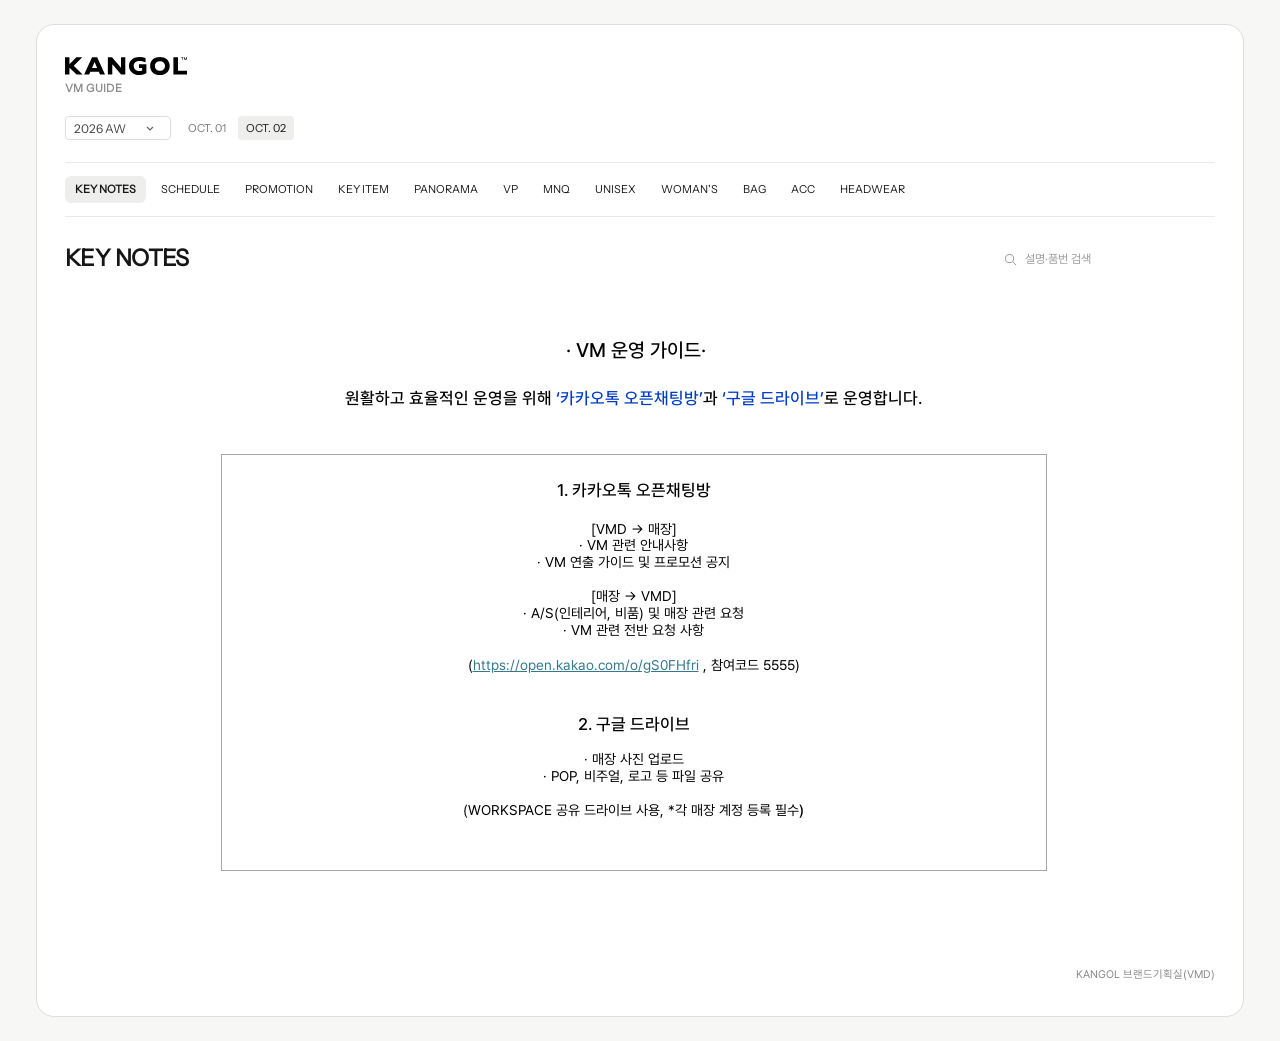
==== index.html @ 4416138c "Publish final OCT. 01 and OCT. 02 VM guides" ====
<!doctype html>
<html lang="ko">
<head>
 <meta charset="utf-8"><meta name="viewport" content="width=device-width, initial-scale=1"><meta name="color-scheme" content="light">
 <meta name="description" content="KANGOL 2026 AW VM GUIDE · 10월 1차"><title>KANGOL — VM GUIDE · 10월 1차</title>
 <link rel="icon" href="./assets/kangol-logo.svg" type="image/svg+xml"><link rel="stylesheet" href="./styles.css"><link rel="stylesheet" href="./revision-2.css"><link rel="stylesheet" href="./revision-final.css"><link rel="stylesheet" href="./revision-additional.css"><link rel="stylesheet" href="./revision-header-calendar-pop.css">
 <script src="./data/config.js" defer></script><script src="./data/catalog.js" defer></script><script src="./boot.js" defer></script>
</head>
<body>
 <a class="skip-link" href="#guide">가이드 본문으로 이동</a>
 <div class="site-shell">
  <header class="site-header" id="site-header">
   <div class="brand-row"><div class="brand-area"><a class="brand" href="?category=key-notes" aria-label="KANGOL VM GUIDE 처음으로"><img src="./assets/kangol-logo.svg" width="130" height="22" alt="KANGOL"><span>VM GUIDE</span></a></div></div>
   <div class="header-selections"><label class="season-control"><span class="visually-hidden">시즌 선택</span><select id="season-select" aria-label="시즌 선택"></select></label><nav id="edition-tabs" class="edition-tabs" aria-label="차수 선택"></nav></div>
   <nav class="category-nav" aria-label="가이드 카테고리"><div id="category-links" class="category-links"></div></nav>
  </header>
  <div class="guide-tools"><h1 id="category-title">KEY NOTES</h1><label class="search-box"><svg viewBox="0 0 24 24" aria-hidden="true"><circle cx="10.5" cy="10.5" r="6.5"/><path d="m16 16 5 5"/></svg><input id="search" type="search" placeholder="설명·품번 검색" autocomplete="off" aria-label="현재 카테고리 설명과 품번 검색"></label></div>
  <main id="guide" tabindex="-1"><p class="loading-message">가이드를 불러오고 있습니다.</p></main>
  <p id="empty-state" class="empty-state" hidden>검색 결과가 없습니다.</p>
  <footer class="site-footer"><span>KANGOL 브랜드기획실(VMD)</span></footer>
 </div>
 <dialog id="image-dialog" class="image-dialog" aria-labelledby="dialog-title"><div class="dialog-shell">
  <header class="dialog-header"><div><p class="dialog-eyebrow">KANGOL VM GUIDE</p><h2 id="dialog-title"></h2><p id="dialog-product-code" class="product-code"></p></div><button type="button" class="icon-button" id="dialog-close" aria-label="확대 보기 닫기">×</button></header>
  <div class="image-stage" id="image-stage"><div class="zoom-image-wrap"><img id="dialog-image" alt="" draggable="false"></div></div>
  <footer class="dialog-toolbar"><div class="image-navigation"><button id="image-prev" type="button" aria-label="이전 사진">←</button><span id="image-counter"></span><button id="image-next" type="button" aria-label="다음 사진">→</button></div><div class="zoom-controls"><button id="zoom-out" type="button" aria-label="사진 축소">−</button><button id="zoom-reset" type="button">화면 맞춤</button><button id="zoom-in" type="button" aria-label="사진 확대">+</button></div></footer>
 </div></dialog>
 <noscript><p class="noscript">카테고리 전환과 사진 확대를 사용하려면 JavaScript를 켜 주세요.</p></noscript>
</body>
</html>
---- styles.css ----
@font-face{font-family:Kangol;src:url('./assets/fonts/KangolSans-Regular.otf') format('opentype');font-display:swap}
@font-face{font-family:Instrument;src:url('./assets/fonts/InstrumentSans-Regular.ttf') format('truetype');font-display:swap}
@font-face{font-family:Pretendard;src:url('./assets/fonts/Pretendard-Regular.otf') format('opentype');font-weight:400;font-display:swap}
@font-face{font-family:Pretendard;src:url('./assets/fonts/Pretendard-Medium.otf') format('opentype');font-weight:500 700;font-display:swap}
:root{--ink:#161616;--muted:#777;--line:#e9e9e7;--paper:#fff;--canvas:#f7f7f5;--brand:#003cc8;--header-height:150px;--radius:15px}
*{box-sizing:border-box}html{scroll-behavior:auto;scroll-padding-top:calc(var(--header-height) + 24px)}body{margin:0;background:var(--canvas);color:var(--ink);font-family:Pretendard,Arial,sans-serif;font-size:15px;-webkit-font-smoothing:antialiased}button,input,a{-webkit-tap-highlight-color:transparent}button,input{font:inherit}button{cursor:pointer}a{color:inherit;text-decoration:none}button:focus-visible,a:focus-visible,input:focus-visible,summary:focus-visible{outline:2px solid var(--brand);outline-offset:4px}button{color:inherit}button:disabled{cursor:default;opacity:.3}[hidden]{display:none!important}.site-shell{max-width:1500px;margin:24px auto;background:var(--paper);border:1px solid #dededb;border-radius:18px;padding:0 28px}.site-header{position:sticky;top:0;z-index:20;background:rgba(255,255,255,.98);backdrop-filter:blur(12px);border-radius:18px 18px 0 0}.brand-row{display:flex;justify-content:space-between;align-items:center;min-height:103px;border-bottom:1px solid var(--line);padding:20px 0}.brand{display:inline-flex;align-items:flex-start;flex-direction:column;gap:6px}.brand img{display:block;width:122px;height:auto}.brand>span{font-family:Instrument,Pretendard,sans-serif;color:#8d8d8d;font-size:11px;font-weight:600;letter-spacing:.035em}.edition{text-align:right;color:#6e6e6e;font-family:Instrument,Pretendard,sans-serif;font-size:14px;display:flex;flex-direction:column;gap:6px}.edition-label{font-family:Pretendard,sans-serif;font-size:11px;color:#929292}.category-nav{border-bottom:1px solid var(--line);overflow-x:auto;scrollbar-width:none}.category-nav::-webkit-scrollbar{display:none}.category-links{display:flex;gap:5px;width:max-content;min-width:100%;padding:17px 0}.category-link{font-family:Instrument,Pretendard,sans-serif;font-size:11px;white-space:nowrap;line-height:1;padding:8px 10px;border-radius:6px;transition:none}.category-link:hover{background:#f5f5f3}.category-link[aria-current=true]{background:#eeeeec;font-weight:600}.guide-tools{display:flex;align-items:center;justify-content:space-between;gap:18px;padding:22px 0 6px}.view-switch{display:inline-flex;gap:3px;background:#f4f4f2;border-radius:7px;padding:3px}.view-switch button{border:0;background:none;padding:7px 12px;font-size:12px;color:#777;border-radius:5px}.view-switch button[aria-pressed=true]{background:white;color:#111;box-shadow:0 1px 3px #00000012}.tools-end{display:flex;align-items:center;gap:14px}.search-box{display:flex;align-items:center;gap:7px}.search-box svg{width:15px;height:15px;stroke:#929292;stroke-width:1.5;fill:none}.search-box input{width:190px;padding:8px 0;border:0;outline:none;font-size:12px;background:transparent;color:#333}.search-box input::placeholder{color:#9b9b9b}.result-count{color:#8d8d8d;font-family:Instrument,sans-serif;font-size:11px;white-space:nowrap}main{min-height:50vh}.guide-section{padding:37px 0 43px;border-bottom:1px solid var(--line);scroll-margin-top:calc(var(--header-height) + 16px)}.section-heading{display:flex;align-items:baseline;justify-content:space-between;gap:20px;margin-bottom:21px}.section-heading h1,.section-heading h2{font-family:Instrument,Pretendard,sans-serif;font-size:23px;letter-spacing:-.025em;font-weight:600;line-height:1.3;margin:0}.page-number{font-family:Instrument,sans-serif;font-size:11px;color:#9a9a9a;white-space:nowrap}.photo-gallery{display:grid;grid-template-columns:repeat(var(--cols,3),minmax(0,1fr));gap:14px;align-items:start}.photo-card{margin:0;min-width:0}.photo-button{position:relative;width:100%;display:block;overflow:hidden;aspect-ratio:var(--photo-ratio,1);border:1px solid #e5e5e2;border-radius:var(--radius);background:#fafaf8;padding:0}.photo-button svg{display:block;width:100%;height:100%;pointer-events:none}.photo-button:hover::after{opacity:1}.photo-button::after{content:'↗';position:absolute;right:12px;bottom:12px;background:#ffffffeb;border:1px solid #e5e5e2;width:28px;height:28px;line-height:27px;border-radius:50%;font-family:Instrument,sans-serif;opacity:0;transition:opacity .15s}.photo-caption{text-align:center;font-family:Instrument,sans-serif;color:#777;font-size:12px;margin-top:11px;min-height:15px}.source-text{margin-top:21px;display:grid;gap:14px;max-width:1100px}.copy-block p{margin:0 0 4px;line-height:1.8;white-space:pre-wrap;overflow-wrap:anywhere;font-size:14px}.copy-block p:last-child{margin-bottom:0}.source-stage{position:relative;overflow:hidden;background:white;isolation:isolate;border-radius:10px;border:1px solid #eee}.source-slide{display:block;width:100%;height:auto;aspect-ratio:16/9;object-fit:contain}.hotspot{position:absolute;background:transparent;border:0;padding:0;z-index:2;border-radius:3px}.hotspot:hover{outline:2px solid #003cc8aa;outline-offset:-2px;background:#003cc80a}.hotspot:focus-visible{outline-offset:-3px;background:#003cc817}.source-controls{display:flex;gap:16px;flex-wrap:wrap;align-items:center;margin-top:13px}.text-button{border:0;padding:5px 0;background:transparent;font-size:12px;color:#777;text-decoration:underline;text-underline-offset:3px}.text-button:hover{color:#111}.source-reference{margin-top:23px;border-top:1px solid #eee;padding-top:12px}.source-reference summary{cursor:pointer;font-size:12px;color:#777;padding:6px 0;list-style:none;display:flex;justify-content:space-between;align-items:center}.source-reference summary::after{content:'+';font-size:17px;font-family:Instrument,sans-serif}.source-reference[open] summary::after{content:'−'}.source-reference .source-stage{margin-top:12px}.reading-details{margin-top:20px;background:#fafaf8;border:1px solid #eaeae7;padding:20px;border-radius:10px}.reading-details .photo-gallery{margin-top:16px}.reading-details>.source-text{margin-top:0}.reading-details .photo-gallery:only-child{margin-top:0}.reading-details .photo-button{border-radius:9px}.reading-details h3{font-family:Instrument,Pretendard,sans-serif;font-size:13px;font-weight:500;margin:0 0 14px}.reading-details .photo-gallery{grid-template-columns:repeat(auto-fit,minmax(180px,1fr))}.reading-details .photo-gallery .photo-button{aspect-ratio:1}.source-table-wrap{overflow-x:auto;margin-top:18px}.source-table{border-collapse:collapse;width:100%;min-width:530px;font-size:13px;table-layout:fixed}.source-table td{border:1px solid #ddd;padding:11px 6px;white-space:pre-line;text-align:center;vertical-align:middle;line-height:1.55}.source-table tr:first-child{background:#f2f2f2}.source-table td:first-child{color:#c00000}.source-table td:last-child{color:#003cc8}.loading-message,.empty-state{padding:60px 0;text-align:center;color:#888;font-size:14px}.site-footer{padding:35px 0;display:flex;align-items:center;justify-content:space-between;gap:16px;font-size:11px;color:#888}.footer-brand{font-family:Kangol,sans-serif;font-size:20px;color:#222}.skip-link{position:fixed;left:16px;top:-70px;z-index:100;background:#111;color:white;padding:12px 20px}.skip-link:focus{top:12px}.image-dialog{padding:0;border:0;border-radius:14px;width:min(1280px,calc(100vw - 48px));height:calc(100dvh - 48px);max-width:none;max-height:none;overflow:hidden;background:#fbfbf9;color:#161616;box-shadow:0 20px 90px #0004}.image-dialog::backdrop{background:#171717a6;backdrop-filter:blur(4px)}.dialog-shell{height:100%;display:flex;flex-direction:column}.dialog-header{display:flex;align-items:center;justify-content:space-between;padding:18px 24px;border-bottom:1px solid #e5e5e1;background:white;gap:20px;flex-shrink:0}.dialog-eyebrow{font-family:Instrument,sans-serif;font-size:9px;letter-spacing:.05em;color:#888;margin:0 0 5px}.dialog-header h2{font-family:Instrument,Pretendard,sans-serif;font-size:16px;margin:0;font-weight:500;line-height:1.4}.icon-button{border:0;background:#f0f0ed;font-size:27px;font-weight:400;width:36px;height:36px;border-radius:50%;flex-shrink:0;line-height:1}.image-stage{flex:1;min-height:0;overflow:auto;display:block;position:relative;overscroll-behavior:contain;padding:18px}.image-stage img{display:block;max-width:none;margin:auto;object-fit:contain;background:white;user-select:none}.dialog-toolbar{display:flex;align-items:center;justify-content:space-between;gap:10px;flex-shrink:0;padding:13px 22px;border-top:1px solid #e5e5e1;background:white}.image-navigation,.zoom-controls{display:flex;align-items:center;gap:12px}.dialog-toolbar button{border:1px solid #dededb;background:#fff;padding:7px 11px;border-radius:5px;min-width:33px;font-size:13px}.dialog-toolbar button:hover{background:#f2f2ef}.dialog-toolbar span{font-family:Instrument,sans-serif;font-size:12px;color:#777}.noscript{padding:20px}.native-copy-preview{position:absolute;clip:rect(0,0,0,0);width:1px;height:1px;overflow:hidden}
@media(min-width:1000px){.guide-section[data-number="14"] .photo-gallery{--cols:3}.site-shell{margin-left:36px;margin-right:36px}body[data-view=original] .guide-section{padding-top:28px}}
@media(min-width:1572px){.site-shell{margin-left:auto;margin-right:auto}}
@media(max-width:900px){.site-shell{margin:10px;padding:0 20px;border-radius:14px}.brand-row{min-height:87px}.category-links{gap:1px;padding:14px 0}.category-link{padding:7px 9px;font-size:10px}.guide-tools{padding-top:18px}.guide-section{padding-top:31px;padding-bottom:33px}.section-heading h1,.section-heading h2{font-size:21px}.section-heading{margin-bottom:16px}.photo-gallery{gap:11px}.search-box input{width:154px}.copy-block p{font-size:13px}.site-footer{flex-wrap:wrap}}
@media(max-width:600px){html{scroll-padding-top:calc(var(--header-height) + 12px)}.site-shell{margin:0;border:0;border-radius:0;padding:0 16px}.site-header{border-radius:0}.brand-row{min-height:81px;padding:20px 0 17px}.brand img{width:107px}.brand>span{font-size:9px}.edition{font-size:12px;gap:5px}.edition-label{font-size:10px}.category-links{margin-left:-5px;padding:13px 0}.category-link{font-size:10px;padding:7px 9px}.guide-tools{gap:10px;align-items:flex-start;flex-wrap:wrap;padding-top:17px}.tools-end{gap:7px;flex:1;justify-content:flex-end}.search-box input{width:122px;font-size:11px}.search-box{gap:5px}.search-box svg{width:13px}.view-switch button{padding:7px 9px;font-size:11px}.result-count{font-size:10px}.guide-section{padding:28px 0 32px;scroll-margin-top:calc(var(--header-height) + 12px)}.section-heading{margin-bottom:15px}.section-heading h1,.section-heading h2{font-size:20px}.page-number{font-size:10px}.photo-gallery{grid-template-columns:1fr;gap:21px}.photo-button{max-height:570px;aspect-ratio:var(--photo-ratio,1);border-radius:13px}.photo-button::after{opacity:1;width:27px;height:27px;line-height:26px;font-size:15px}.photo-caption{font-size:11px;margin-top:9px}.copy-block p{font-size:14px;line-height:1.85}.source-stage{border-radius:6px}.source-controls{gap:18px}.text-button{font-size:11px}.source-reference{margin-top:20px}.reading-details{padding:16px 12px}.reading-details .photo-gallery{grid-template-columns:repeat(2,minmax(0,1fr));gap:12px}.reading-details .photo-gallery .photo-button{aspect-ratio:1}.reading-details .photo-caption{font-size:10px;word-break:break-all}.image-dialog{width:100vw;height:100dvh;margin:0;border-radius:0}.dialog-header{padding:16px}.dialog-header h2{font-size:14px}.dialog-toolbar{padding:12px;gap:8px}.image-navigation,.zoom-controls{gap:7px}.dialog-toolbar button{padding:7px 9px;font-size:12px}.image-stage{padding:10px}.site-footer{padding:28px 0;gap:14px;font-size:10px}.site-footer>span{order:3;width:100%}}
@media(prefers-reduced-motion:reduce){html{scroll-behavior:auto}*{transition:none!important}}
@media print{.site-header{position:static}.category-nav,.guide-tools,.source-controls,.source-reference,.site-footer,.hotspot{display:none}.site-shell{border:0;margin:0;padding:0;max-width:none}.guide-section{break-inside:avoid;padding:12px 0}.source-stage{border:0}.photo-button{border-radius:0}.photo-gallery{grid-template-columns:repeat(var(--cols,3),1fr)}body{background:white}}

.zoom-image-wrap{position:relative;margin:auto;flex-shrink:0}.image-stage .zoom-image-wrap img{position:absolute;left:50%;top:50%;margin:0;transform-origin:center}
/* 1차 수정: 기존 UNISEX 그리드 수치와 브랜드 헤더는 유지합니다. */
html{scroll-behavior:auto!important;scroll-padding-top:0}.category-link{transition:none}.guide-tools{align-items:center;padding:27px 0 4px}.guide-tools h1{font-family:Instrument,Pretendard,sans-serif;font-size:23px;line-height:1.3;letter-spacing:-.025em;margin:0;font-weight:600}.content-block{padding:28px 0 35px;border-bottom:1px solid var(--line)}.content-block:last-child{border-bottom:0}.key-notes-empty{min-height:260px}.subsection-title{font-family:Instrument,Pretendard,sans-serif;font-size:17px;letter-spacing:-.01em;margin:0 0 20px;font-weight:500}.native-copy{line-height:1.8;font-size:14px;white-space:pre-wrap}.native-copy p{margin:0 0 9px}.native-copy p:last-child{margin-bottom:0}.gallery-comment{margin-top:18px;color:#666}.photo-media{position:relative}.photo-open{position:absolute;inset:0;display:block;width:100%;height:100%;padding:0;border:0;background:transparent;cursor:zoom-in}.photo-open svg{width:100%;height:100%;display:block}.background-image{cursor:default;pointer-events:none}.photo-media>.marker-layer{position:absolute;inset:0;width:100%;height:100%;z-index:3;pointer-events:none;overflow:visible}.photo-media .comment-marker{pointer-events:all;cursor:pointer;outline:none}.comment-marker:focus-visible>circle:nth-child(2){stroke:#111;stroke-width:.012}.photo-comments{margin:14px 0 0;padding:0;list-style:none;display:grid;gap:9px;text-align:left}.comment-row{display:flex;align-items:flex-start;gap:9px;padding:8px 6px;border-radius:6px;scroll-margin-top:calc(var(--header-height) + 18px);outline:none}.comment-row.is-active{background:#fff0f1;box-shadow:inset 2px 0 #ba1624}.comment-number{border:1px solid #ba1624;border-radius:50%;width:23px;height:23px;min-width:23px;line-height:20px;color:#ba1624;background:white;padding:0;font-size:12px;font-family:Instrument,sans-serif}.comment-content{min-width:0;flex:1}.comment-content p{margin:0;white-space:pre-wrap;overflow-wrap:anywhere;font-size:13px;line-height:1.8}.comment-reference{display:block;padding:0;border:1px solid #ddd;background:#fff;border-radius:7px;overflow:hidden;margin-top:10px;cursor:zoom-in}.comment-reference img{display:block;width:85px;height:85px;object-fit:contain}.product-code{font-family:Instrument,Pretendard,sans-serif;font-size:12px;font-weight:500;text-align:center;line-height:1.4;color:#222;margin:9px 0 0;white-space:pre-wrap}.dialog-header .product-code{text-align:left;margin:6px 0 0;font-size:15px;color:#111}.calendar-heading{display:flex;justify-content:space-between;align-items:baseline;gap:20px;margin-bottom:20px}.month-title{font-family:Instrument,sans-serif;margin:0;font-size:24px;font-weight:500}.calendar-legend{display:flex;gap:18px;font-size:12px}.share{color:#ba1624}.upload{color:#003cc8}.calendar{width:100%;table-layout:fixed;border-collapse:collapse;background:white}.calendar th{font-size:13px;background:#f3f3f1;padding:13px 5px;font-weight:500;border:1px solid #dededb}.calendar th:first-child,.calendar td:first-child .calendar-day{color:#ba1624}.calendar th:last-child,.calendar td:last-child .calendar-day{color:#003cc8}.calendar td{height:106px;padding:13px 10px;border:1px solid #dededb;vertical-align:top;position:relative}.calendar-day{font-family:Instrument,sans-serif;font-size:16px;display:block;line-height:1.2;margin-bottom:8px}.calendar-event{display:block;font-size:12px;line-height:1.5;word-break:keep-all}.calendar td.share-day{background:#fff0f1;box-shadow:inset 0 0 0 1px #ba1624}.calendar td.upload-day{background:#f0f3fd}.calendar-holiday{display:block;font-size:11px;color:#777;line-height:1.45;margin-bottom:4px}.calendar .holiday .calendar-day,.calendar .holiday .calendar-holiday{color:#ba1624}.calendar-blank{background:#fbfbfa}.schedule-notes{margin-top:28px;font-size:14px}.promotion-layout{display:grid;grid-template-columns:minmax(0,1fr) minmax(0,1fr);gap:clamp(28px,6vw,90px);align-items:center;max-width:1100px;margin:0 auto}.promotion-layout .photo-button{aspect-ratio:3/4;max-height:610px}.promotion-copy{padding:12px 0}.promotion-status{font-size:11px;color:#888;margin:0 0 15px}.promotion-name{font-family:Instrument,Pretendard,sans-serif;font-size:30px;font-weight:500;margin:0 0 13px}.promotion-benefit{font-family:Instrument,sans-serif;font-size:28px;margin:0 0 28px}.promotion-details{display:grid;grid-template-columns:92px 1fr;gap:16px 12px;font-size:14px;line-height:1.8}.promotion-details dt{font-weight:500}.promotion-details dd{margin:0;white-space:pre-wrap;overflow-wrap:anywhere}.key-item-comment{padding:24px 0 0;color:#333}.key-item-groups{display:grid;grid-template-columns:repeat(3,minmax(0,1fr));gap:25px}.key-item-group .subsection-title{text-align:center;font-size:16px;min-height:22px}.key-item-group .photo-card+.photo-card{margin-top:22px}.key-item-group .photo-button{border:0;background:#fff;aspect-ratio:2.5}.vp-collection{display:grid;grid-template-columns:repeat(2,minmax(0,1fr));gap:35px 32px;padding-top:24px}.vp-collection .content-block{padding:0 0 25px;border-bottom:1px solid var(--line)}.table-heading{display:flex;align-items:center;gap:15px;justify-content:space-between;margin-bottom:8px}.table-label{font-family:Instrument,sans-serif;font-size:14px;font-weight:500;margin:0}.color-chips{display:flex;gap:0}.color-chip{width:21px;height:21px;border:1px solid #00000008}.product-scene{position:relative;isolation:isolate;width:100%;overflow:visible;background:#fff}.scene-node{position:absolute;min-width:0}.compact-photo{width:100%;height:100%;margin:0}.compact-photo .photo-media{width:100%;height:100%;aspect-ratio:auto;overflow:visible;border:0;border-radius:0;background:transparent}.compact-photo .photo-open{cursor:zoom-in}.compact-photo .background-image{cursor:default}.compact-photo .photo-media::after{display:none}.compact-photo .photo-open svg{pointer-events:none}.compact-photo .scene-code{position:absolute;left:50%;top:100%;transform:translateX(-50%);margin:3px 0 0;font-size:clamp(10px,.9vw,12px);line-height:1.3;min-width:44px;max-width:150px;white-space:nowrap;background:#ffffffed;padding:1px 3px;border-radius:2px;pointer-events:none}.compact-photo .scene-code.is-missing{color:#888;font-size:10px;min-width:14px}.table-product-name{font-family:Instrument,Pretendard,sans-serif;text-align:center;font-size:15px;font-weight:600;margin:15px 0 0}.scene-comments{margin-top:18px}.mnq-layout{display:grid;grid-template-columns:1.03fr 1fr;gap:38px;align-items:start}.mnq-outfits{display:grid;grid-template-columns:repeat(2,minmax(0,1fr));gap:11px}.mnq-outfits .photo-button{max-height:none}.mnq-products{display:grid;gap:24px}.mnq-product-group+.mnq-product-group{border-top:1px solid #d2d2d0;padding-top:22px}.product-area-title{font-family:Instrument,Pretendard,sans-serif;font-size:13px;font-weight:500;color:#666;margin:0 0 15px}.unlinked-source-code{text-align:left;color:#777;margin-top:10px}.key-note{padding:0 0 24px}.site-footer{justify-content:flex-end}
@media(max-width:900px){.vp-collection{gap:28px 20px}.mnq-layout{gap:20px}.calendar td{height:92px;padding:10px 7px}.calendar-event{font-size:11px}.key-item-groups{gap:14px}}
@media(max-width:760px){.mnq-layout{grid-template-columns:1fr;gap:28px}.mnq-products{gap:25px}.mnq-outfits{max-width:560px;margin:auto;width:100%}.mnq-product-group .product-scene{max-width:650px;margin:auto}.scene-node .product-code{font-size:12px}.vp-collection{grid-template-columns:1fr;gap:30px}.vp-collection .product-scene{max-width:660px;margin:auto}.table-heading{margin-top:3px}.promotion-layout{grid-template-columns:1fr;gap:20px}.promotion-layout .photo-card{max-width:480px;margin:0 auto;width:100%}.promotion-name{font-size:26px}.promotion-benefit{font-size:24px}.key-item-groups{grid-template-columns:1fr;gap:35px}.key-item-group{padding-bottom:26px;border-bottom:1px solid #eee}.key-item-group .photo-card{max-width:540px;margin-left:auto;margin-right:auto}.key-item-group .subsection-title{text-align:left}}
@media(max-width:600px){.guide-tools{padding-top:22px;flex-wrap:nowrap}.guide-tools h1{font-size:20px}.content-block{padding:24px 0 28px}.calendar-heading{align-items:flex-start;gap:10px;margin-bottom:14px}.month-title{font-size:21px}.calendar-legend{font-size:10px;gap:8px;flex-direction:column}.calendar th{padding:9px 2px;font-size:11px}.calendar td{height:86px;padding:8px 3px}.calendar-day{font-size:13px;margin-bottom:5px}.calendar-event{font-size:9px;line-height:1.5;overflow-wrap:anywhere;word-break:normal}.calendar-holiday{font-size:9px}.schedule-notes{font-size:13px;margin-top:23px}.promotion-details{grid-template-columns:82px 1fr;font-size:13px}.photo-comments{gap:7px;margin-top:10px}.comment-row{padding:7px 3px}.comment-content p{font-size:13px}.product-code{font-size:12px}.scene-code{font-size:10px}.scene-node .product-code{font-size:10px}.mnq-outfits .photo-button{max-height:none}.subsection-title{font-size:16px;margin-bottom:16px}.key-item-comment{font-size:13px}.key-notes-empty{min-height:220px}}
---- revision-2.css ----
/* 2차 통합 수정: 요청된 컴포넌트에만 적용합니다. */
#schedule-content{--share-ink:#b84b0d;--share-fill:#fff0e2;--upload-ink:#7541a6;--upload-fill:#f2eafa}
.schedule-board{width:100%;margin-inline:auto}.calendar-month+.calendar-month{margin-top:36px}
#schedule-content .calendar td{background:#fff;box-shadow:none;height:94px}
#schedule-content .calendar-day{color:#161616}
#schedule-content .calendar td:first-child .calendar-day{color:#bf202e}
#schedule-content .calendar td:last-child .calendar-day{color:#1751b3}
#schedule-content .calendar td.holiday .calendar-day{color:#bf202e}
#schedule-content .calendar-holiday,#schedule-content .calendar-other{display:block;color:#161616;font-size:11px;line-height:1.5;margin-bottom:4px}
#schedule-content .calendar-other.family{color:#277c40}
#schedule-content .share{color:var(--share-ink)}#schedule-content .upload{color:var(--upload-ink)}
#schedule-content .calendar td.share-day{background:var(--share-fill)}
#schedule-content .calendar td.upload-day{background:var(--upload-fill)}
#schedule-content .calendar td.share-day.upload-day{background:linear-gradient(135deg,var(--share-fill) 50%,var(--upload-fill) 50%)}
#schedule-content .calendar td.current-share{box-shadow:inset 0 0 0 2px var(--share-ink)}
#schedule-content .calendar td.current-upload{box-shadow:inset 0 0 0 2px var(--upload-ink)}
#schedule-content .calendar-event{font-size:12px;word-break:normal;overflow-wrap:anywhere}
.event-symbol{display:inline-block;font-size:11px;margin-right:1px}.calendar-legend{line-height:1.6}
@media(min-width:1000px){.schedule-board{width:72.5%}}
#key-item-products{padding-top:18px;padding-bottom:22px}
#key-item-products .key-item-groups{gap:18px;align-items:stretch}
#key-item-products .key-item-group{border:1px dashed #d7d7d3;padding:16px 12px;border-radius:0}
#key-item-products .key-item-group .subsection-title{margin:0 0 14px;min-height:20px}
#key-item-products .key-item-group .photo-card+.photo-card{margin-top:6px}
#key-item-products .product-code{margin-top:3px;line-height:1.4}
@media(min-width:761px){
 #guide[data-category="key-item"]>.category-content>.key-item-comment{padding-top:16px;font-size:13px;line-height:1.65}
 #key-item-products .photo-button{height:clamp(54px,calc((100dvh - var(--header-height) - 330px)/3),125px);aspect-ratio:auto;max-height:none}
}
#panorama-content .panorama-gallery{align-items:center;gap:20px}
#panorama-content .photo-button{aspect-ratio:var(--photo-ratio);max-height:none}
/* Constant visual badge size and a separate 44px touch area. No image pixels are changed. */
.photo-media>.marker-layer{position:absolute;inset:0;width:100%;height:100%;z-index:3;pointer-events:none;overflow:visible}
.photo-media .comment-marker{position:absolute;display:flex;align-items:center;justify-content:center;transform:translate(-50%,-50%);width:44px;height:44px;padding:0;border:0;border-radius:50%;background:transparent;cursor:pointer;pointer-events:auto;touch-action:manipulation}
.comment-marker .marker-badge{display:block;width:21px;height:21px;line-height:21px;border:0;border-radius:50%;background:rgba(186,22,36,.74);color:white;font-family:Instrument,Pretendard,sans-serif;font-size:12px;font-weight:500;text-align:center;box-shadow:none}
.comment-marker:focus-visible{outline:2px solid #ba1624;outline-offset:0}
.vp-collection{display:block;padding-top:20px;width:100%;max-width:1120px;margin-inline:auto}
.vp-pair{display:grid;grid-template-columns:repeat(2,minmax(0,1fr));gap:0;padding:0 0 26px;margin:0 0 26px;border-bottom:1px solid #d6d6d2}
.vp-pair:last-child{border-bottom:0;margin-bottom:0}
.vp-collection .vp-table{padding:0 26px;border-bottom:0;min-width:0}
.vp-table+.vp-table{border-left:1px solid #d6d6d2}
.vp-pair:not(.has-titles) .table-heading{display:none}
.vp-pair.has-titles .table-heading{min-height:32px;margin-bottom:8px;align-items:flex-start}
.vp-table .table-label{font-size:15px;line-height:1.5}
.vp-table .product-scene{width:min(100%,calc(clamp(220px,calc(100dvh - var(--header-height) - 300px),370px) * var(--scene-ratio)));margin-inline:auto;overflow:hidden}
.vp-table .scene-code{display:none}
.table-products{margin-top:16px}
.used-products-title{margin:0 0 10px;font-size:13px;font-weight:500}
.used-products{list-style:none;margin:0;padding:0;display:grid;grid-template-columns:repeat(2,minmax(0,1fr));gap:8px 12px}
.used-product{display:flex;gap:8px;align-items:center;min-width:0}
.used-product-image{width:34px;height:34px;flex:0 0 34px;padding:0;border:0;background:#fff;cursor:zoom-in}
.used-product-image img{display:block;width:100%;height:100%;object-fit:contain}
.used-product-copy{display:flex;flex-direction:column;gap:3px;font-size:12px;line-height:1.4;min-width:0;overflow-wrap:anywhere}
.used-product-code{font-family:Instrument,Pretendard,sans-serif}.unconfirmed-code,.no-product-info{font-size:11px;color:#777;line-height:1.6}.no-product-info{margin:0}
@media(max-width:999px){#schedule-content .calendar td{padding:10px 6px}.vp-collection .vp-table{padding-inline:18px}}
@media(max-width:760px){
 #key-item-products .key-item-group{padding:18px 14px}
 #key-item-products .key-item-group .photo-button{height:auto;aspect-ratio:2.5}
 #key-item-products .key-item-group .photo-card+.photo-card{margin-top:16px}
 .vp-pair{grid-template-columns:1fr;border-bottom:0;gap:0;padding:0;margin:0}
 .vp-collection .vp-table{padding:0 0 26px;margin:0 0 26px;border-bottom:1px solid #d6d6d2}
 .vp-table+.vp-table{border-left:0}
 .vp-pair.has-titles .table-heading:empty{display:none}
 .vp-table .product-scene{width:min(100%,440px);max-width:100%}
 .used-products{gap:10px 18px}.used-product-image{width:40px;height:40px;flex-basis:40px}
}
@media(max-width:600px){
 #schedule-content .calendar td{height:94px;padding:8px 3px}
 #schedule-content .calendar-event{font-size:10px;line-height:1.55}
 #schedule-content .calendar-holiday,#schedule-content .calendar-other{font-size:10px}
 #schedule-content .calendar-legend{font-size:11px}.event-symbol{font-size:10px}
 #panorama-content .panorama-gallery{grid-template-columns:repeat(2,minmax(0,1fr))!important;align-items:start;gap:24px 12px}
 #panorama-content .photo-card:nth-child(2){grid-column:1 / -1;grid-row:1}
}
---- revision-final.css ----
/* 최종 부분 수정: 로고의 기존 스타일·좌표·크기는 그대로 사용합니다. */
.brand-area{position:relative;display:inline-flex;align-items:flex-start}
.season-control{position:absolute;left:72px;bottom:-4px;width:136px;height:24px}
.season-control select{display:block;width:136px;height:24px;appearance:none;-webkit-appearance:none;border:1px solid #dededb;border-radius:4px;background-color:#fff;background-image:url("data:image/svg+xml,%3Csvg xmlns='http://www.w3.org/2000/svg' width='8' height='5' viewBox='0 0 8 5'%3E%3Cpath d='m1 1 3 3 3-3' fill='none' stroke='%23666' stroke-width='1.2'/%3E%3C/svg%3E");background-repeat:no-repeat;background-position:78px center;padding:2px 28px 2px 8px;font-family:Instrument,Pretendard,sans-serif;font-size:12px;color:#444;cursor:pointer}
.visually-hidden{position:absolute;width:1px;height:1px;padding:0;margin:-1px;overflow:hidden;clip:rect(0,0,0,0);white-space:nowrap;border:0}
.edition-tabs{display:flex;gap:5px;align-items:center;overflow-x:auto;scrollbar-width:none;padding:9px 0 9px 72px}
.edition-tabs::-webkit-scrollbar{display:none}.edition-tab{font-family:Instrument,Pretendard,sans-serif;font-size:11px;white-space:nowrap;color:#777;padding:6px 9px;border-radius:4px}.edition-tab[aria-current="page"]{background:#eeeeec;color:#161616;font-weight:500}
#guide[data-category="mnq"] .mnq-layout{width:84%;max-width:1080px;margin-inline:auto}
#guide[data-category="mnq"] .mnq-layout .photo-media{max-height:none}
.photo-gallery.auto-photo-gallery{display:grid;grid-template-columns:1fr;width:86%;max-width:1000px;margin-inline:auto;gap:24px}
.auto-photo-gallery .gallery-row{display:grid;grid-template-columns:repeat(var(--row-cols),minmax(0,1fr));gap:18px;align-items:start}
.auto-photo-gallery .single-photo-row{width:min(100%,480px);margin-inline:auto}
.auto-photo-gallery .photo-button{aspect-ratio:var(--photo-ratio,1);max-height:none}
.site-footer{justify-content:flex-end;color:#888;font-size:11px}
@media(max-width:900px){.photo-gallery.auto-photo-gallery{width:90%}.auto-photo-gallery .gallery-row{gap:13px}}
@media(max-width:760px){#guide[data-category="mnq"] .mnq-layout{width:92%;max-width:620px}.photo-gallery.auto-photo-gallery{width:92%}}
@media(max-width:600px){
 .edition-tabs{padding-top:9px;padding-bottom:9px}
 .auto-photo-gallery .gallery-row{grid-template-columns:1fr;gap:22px}
 .auto-photo-gallery .single-photo-row{width:100%}
 .site-footer>span{width:auto;order:initial}
}
---- revision-additional.css ----
/* 추가 네 항목: existing logo geometry, image assets and composition coordinates are unchanged. */
#schedule-content .calendar td.family-day .calendar-day{color:#277c40}
#schedule-content .calendar-other.family{color:#161616}
#schedule-content .schedule-intro{padding-top:0;margin-bottom:24px;color:#333}
@media(min-width:761px){#schedule-content .schedule-intro{font-size:13px;line-height:1.65}}
/* Dropdown and tabs stay inside the original brand row, above its original separator. */
.season-control{left:86px}
.edition-tabs{position:absolute;left:238px;bottom:-4px;width:max-content;max-width:min(900px,calc(100vw - 370px));height:24px;min-height:24px;padding:0;gap:4px}
.edition-tab{padding:5px 8px;line-height:14px}
/* Scale the entire MNQ group, including its intended overlaps; reserve its actual scaled height. */
.mnq-fit-frame{position:relative;width:100%;overflow:visible}
#guide[data-category="mnq"] .mnq-fit-frame>.mnq-layout{position:absolute;top:0;left:50%;margin:0;transform:translateX(-50%) scale(var(--mnq-scale,.9));transform-origin:top center}
/* Equal image height within each row: width_i is proportional to the original aspect ratio. */
.photo-gallery.auto-photo-gallery{--photo-row-gap:18px}
.auto-photo-gallery .gallery-row{grid-template-columns:var(--row-template);gap:var(--photo-row-gap);width:min(100%,calc(var(--row-aspect) * 420px + var(--row-gap-count) * var(--photo-row-gap)));margin-inline:auto;align-items:start}
.auto-photo-gallery .single-photo-row{width:min(100%,480px,calc(var(--row-aspect) * 420px))}
@media(max-width:900px){.edition-tabs{max-width:calc(100vw - 300px)}.photo-gallery.auto-photo-gallery{--photo-row-gap:13px}}
@media(max-width:600px){.edition-tabs{padding:0;max-width:calc(100vw - 270px)}.auto-photo-gallery .gallery-row{grid-template-columns:1fr;width:100%;gap:22px}.auto-photo-gallery .single-photo-row{width:100%}}
@media(max-width:360px){.season-control{left:76px}.edition-tabs{left:222px;max-width:calc(100vw - 254px)}}
---- revision-header-calendar-pop.css ----
/* Header selections below the unchanged logo/VM GUIDE block. Preserve the old row's geometry. */
.brand-row{border-bottom-color:transparent}
.header-selections{display:flex;align-items:center;gap:12px;min-width:0;margin-top:-12px;padding:0 0 22px;border-bottom:1px solid var(--line)}
.header-selections .season-control{position:static;left:auto;bottom:auto;flex:0 0 136px;width:136px;height:24px}
.header-selections .edition-tabs{position:static;left:auto;bottom:auto;flex:0 1 auto;min-width:0;width:max-content;max-width:none;height:24px;min-height:24px;padding:0;gap:4px}
/* Independent month tables in a reusable two-column grid. */
#schedule-content .schedule-board{display:grid;grid-template-columns:repeat(2,minmax(0,1fr));gap:28px;width:100%;max-width:1200px;align-items:start;margin-inline:auto}
#schedule-content .calendar-month{min-width:0;margin:0}
#schedule-content .schedule-notes{grid-column:1 / -1;margin-top:0}
@media(min-width:901px){
 #schedule-content .calendar-heading{margin-bottom:14px}
 #schedule-content .month-title{font-size:22px}
 #schedule-content .calendar th{font-size:12px;padding:10px 4px}
 #schedule-content .calendar td{height:76px;padding:8px 5px}
 #schedule-content .calendar-day{font-size:14px;margin-bottom:6px}
 #schedule-content .calendar-event{font-size:11.5px;line-height:1.45}
}
#promotion-content .promotion-layout{grid-template-columns:minmax(0,410px) minmax(0,1fr);max-width:1000px;gap:clamp(28px,5vw,72px);align-items:center}
#promotion-content .promotion-layout>.photo-card{width:100%;max-width:410px;margin:0 auto;min-width:0}
#promotion-content .photo-button{aspect-ratio:var(--photo-ratio);max-height:none}
#promotion-content .promotion-copy{min-width:0;align-self:center}
@media(max-width:900px){#schedule-content .schedule-board{grid-template-columns:minmax(0,1fr);max-width:680px}}
@media(max-width:760px){#promotion-content .promotion-layout{grid-template-columns:minmax(0,1fr);gap:24px}#promotion-content .promotion-layout>.photo-card{max-width:410px}}

/* Requested final compact header adjustments only. */
.header-selections{gap:9px}
.header-selections .season-control{flex-basis:106px;width:106px}
.header-selections .season-control select{width:106px;padding:2px 24px 2px 8px;background-position:right 16px center}
.category-nav .category-links{padding-top:13px;padding-bottom:13px}

/* SCHEDULE only: 2026-10-27 red/blue compact calendar revision. */
#schedule-content{--share-ink:#b62236;--share-fill:#fff0f3;--upload-ink:#2464ad;--upload-fill:#edf6ff;padding-top:8px;padding-bottom:8px}
#schedule-content .schedule-board{row-gap:10px;column-gap:24px}
#schedule-content .calendar td{position:relative}
#schedule-content .calendar .event-symbol{position:absolute;top:4px;right:5px;display:block;font-size:10px;line-height:12px;margin:0;width:12px;text-align:center;pointer-events:none}
#schedule-content .calendar .current-share>.event-symbol{color:var(--share-ink)}
#schedule-content .calendar .current-upload>.event-symbol{color:var(--upload-ink)}
#schedule-content .calendar td.current-share.current-upload>.event-symbol.upload-symbol{right:19px}
#schedule-content .calendar-day{padding-right:17px}
#schedule-content .schedule-notes{font-size:12px;line-height:1.5;margin-top:0;white-space:normal}
#schedule-content .schedule-notes p{margin:0}
@media(min-width:901px){
 body:has(#guide[data-category="schedule"]) .guide-tools{padding-top:8px;padding-bottom:0}
 #schedule-content .calendar-heading{margin-bottom:8px}
 #schedule-content .calendar th{padding:6px 4px;font-size:11.5px;line-height:1.2}
 #schedule-content .calendar td{height:clamp(46px,calc((100dvh - var(--header-height) - 300px) / var(--calendar-week-count,5)),60px);padding:2px 5px}
 #schedule-content .calendar-day{margin-bottom:1px}
 #schedule-content .calendar-event{font-size:10.5px;line-height:1.15}
 #schedule-content .calendar-holiday,#schedule-content .calendar-other{font-size:10.5px;line-height:1.15;margin-bottom:0}
}
@media(max-width:900px){#schedule-content .calendar-event{font-size:10.5px;line-height:1.45}}
@media(max-width:600px){#schedule-content .calendar-event{font-size:9.5px}#schedule-content .calendar-holiday,#schedule-content .calendar-other{font-size:9.5px}}

/* Supplied OCT.02 MNQ references: keep HTML SKUs readable after whole-scene fitting. */
#guide[data-edition="2026-10-2"] .mnq-layout .scene-code{font-size:calc(11px / var(--mnq-scale,1));line-height:1.3}

/* Exact supplied content and the fixed OCT.01 MNQ template. */
#schedule-content .schedule-notes-verbatim{white-space:pre-wrap}
.promotion-verbatim{white-space:pre-wrap;font-size:14px;line-height:1.8}
.key-notes-original>.photo-card{max-width:927px;width:100%;margin:0 auto}
.key-notes-original .photo-media{border:0;border-radius:0;background:transparent;max-height:none}
.mnq-composite .photo-media{border:0;border-radius:0;background:white;overflow:visible;max-height:none}
.composite-codes{position:absolute;inset:0;pointer-events:none}
#guide[data-edition="2026-10-2"] .mnq-composite .composite-sku{position:absolute;transform:translateX(-50%);margin:0;padding:1px 3px;border-radius:2px;background:#ffffffed;white-space:nowrap;font-family:Instrument,Pretendard,sans-serif;font-size:clamp(10px,.9vw,12px);line-height:1.3;color:#222;text-align:center;font-weight:500}
@media(max-width:760px){#guide[data-edition="2026-10-2"] .mnq-composite .composite-sku{font-size:12px}}
@media(max-width:600px){#guide[data-edition="2026-10-2"] .mnq-composite .composite-sku{font-size:10px}}

.key-notes-original .photo-media::after,.mnq-composite .photo-media::after{display:none}

#guide[data-edition="2026-10-2"] .mnq-composite .composite-sku{margin:3px 0 0}

/* OCT.02 only: replace flattened content while retaining the approved fixed viewports. */
#guide[data-edition="2026-10-2"] .key-notes-html{position:relative;width:100%;max-width:927px;margin-inline:auto;overflow:visible}
#guide[data-edition="2026-10-2"] .key-notes-html-canvas{position:relative;transform-origin:top left;font-family:Pretendard,sans-serif}
#guide[data-edition="2026-10-2"] .key-notes-textbox{position:absolute;box-sizing:border-box;text-align:center;background:white}
#guide[data-edition="2026-10-2"] .key-notes-line{margin:0;padding:0;white-space:pre-wrap;overflow-wrap:normal;font-family:Pretendard,sans-serif;font-weight:400}
#guide[data-edition="2026-10-2"] .key-notes-line a{text-decoration:underline}
#guide[data-edition="2026-10-2"] .mnq-native-panel{position:relative;width:100%;isolation:isolate;background:white;container-type:inline-size}
#guide[data-edition="2026-10-2"] .mnq-native-product{position:absolute;min-width:0}
#guide[data-edition="2026-10-2"] .mnq-native-panel .composite-codes{z-index:50}
#guide[data-edition="2026-10-2"] .mnq-native-heading{position:absolute;margin:0;display:flex;align-items:center;background:transparent;color:#a6a6a6;font:400 2.600473cqw/1.2 Pretendard,sans-serif;padding-left:1.702128%;white-space:nowrap;box-sizing:border-box}
#guide[data-edition="2026-10-2"] .mnq-native-divider{position:absolute;height:0;border-top:1px solid #d9d9d9}

/* All OCT.02 mannequin bottoms: transparent source alpha must not sit on a white tile. */
#guide[data-edition="2026-10-2"] .mnq-native-panel .mnq-bottom-product .photo-media,
#guide[data-edition="2026-10-2"] .mnq-native-panel .mnq-bottom-product .photo-open{background:transparent}
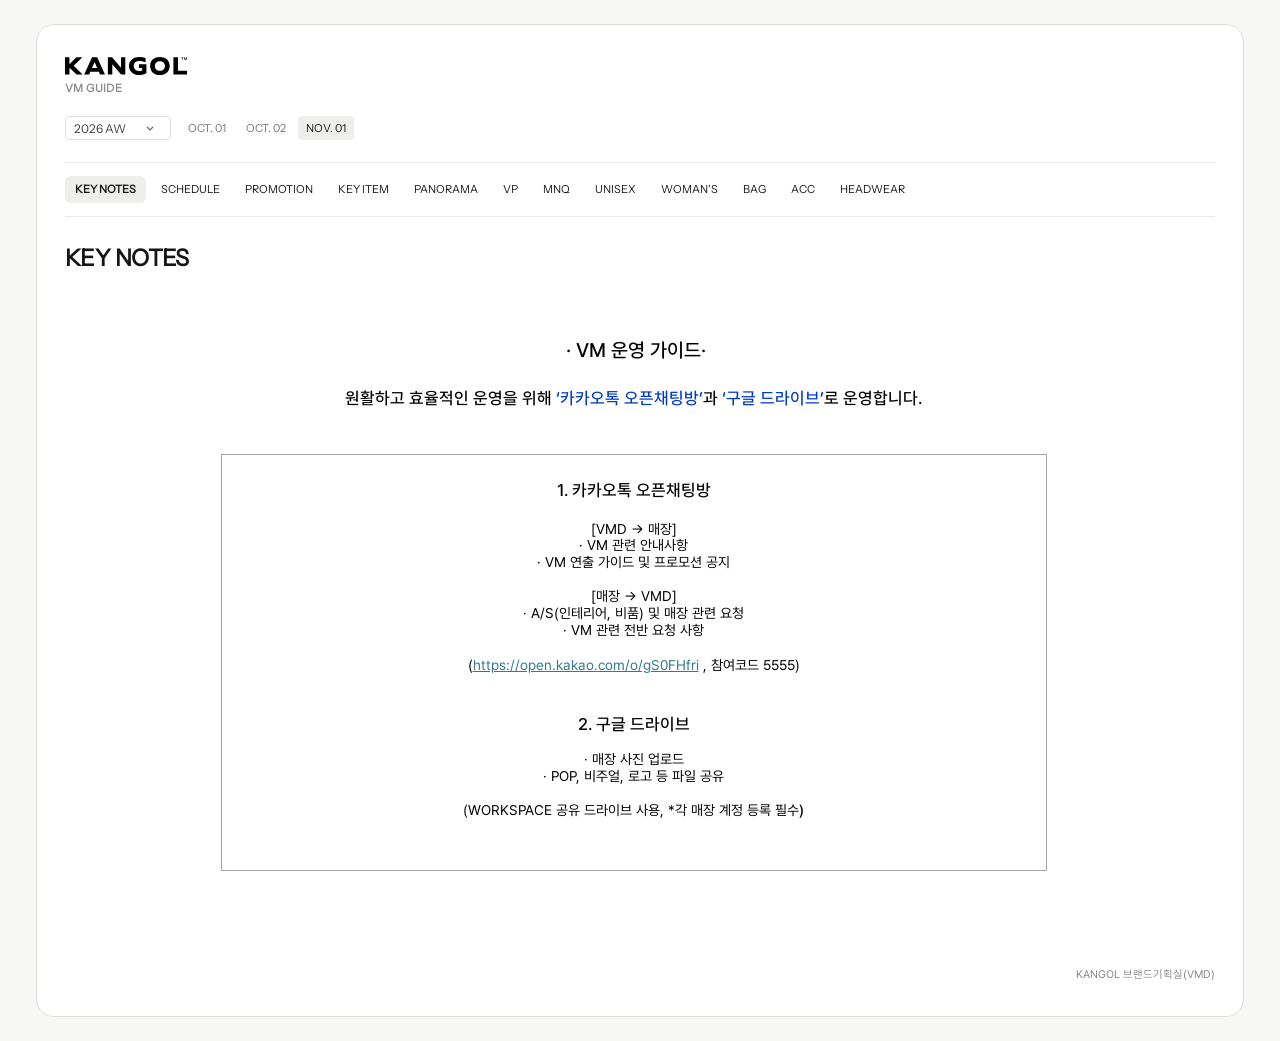
==== commit 36b42164: "Publish 2026-11-1 after VMD review" ====
--- a/index.html
+++ b/index.html
@@ -4,7 +4,8 @@
  <meta charset="utf-8"><meta name="viewport" content="width=device-width, initial-scale=1"><meta name="color-scheme" content="light">
  <meta name="description" content="KANGOL 2026 AW VM GUIDE · 10월 1차"><title>KANGOL — VM GUIDE · 10월 1차</title>
  <link rel="icon" href="./assets/kangol-logo.svg" type="image/svg+xml"><link rel="stylesheet" href="./styles.css"><link rel="stylesheet" href="./revision-2.css"><link rel="stylesheet" href="./revision-final.css"><link rel="stylesheet" href="./revision-additional.css"><link rel="stylesheet" href="./revision-header-calendar-pop.css">
- <script src="./data/config.js" defer></script><script src="./data/catalog.js" defer></script><script src="./boot.js" defer></script>
+ <script src="./data/config.js" defer></script><script src="./data/catalog.js" defer></script><script src="./assets/editions/2026-11-1/editor-boot.js" defer></script>
+ <link rel="stylesheet" href="./assets/editions/2026-11-1/edition.css">
 </head>
 <body>
  <a class="skip-link" href="#guide">가이드 본문으로 이동</a>
--- a/assets/editions/2026-11-1/edition.css
+++ b/assets/editions/2026-11-1/edition.css
@@ -0,0 +1,132 @@
+/* Header selections below the unchanged logo/VM GUIDE block. Preserve the old row's geometry. */
+.brand-row{border-bottom-color:transparent}
+.header-selections{display:flex;align-items:center;gap:12px;min-width:0;margin-top:-12px;padding:0 0 22px;border-bottom:1px solid var(--line)}
+.header-selections .season-control{position:static;left:auto;bottom:auto;flex:0 0 136px;width:136px;height:24px}
+.header-selections .edition-tabs{position:static;left:auto;bottom:auto;flex:0 1 auto;min-width:0;width:max-content;max-width:none;height:24px;min-height:24px;padding:0;gap:4px}
+/* Independent month tables in a reusable two-column grid. */
+#schedule-content .schedule-board{display:grid;grid-template-columns:repeat(2,minmax(0,1fr));gap:28px;width:100%;max-width:1200px;align-items:start;margin-inline:auto}
+#schedule-content .calendar-month{min-width:0;margin:0}
+#schedule-content .schedule-notes{grid-column:1 / -1;margin-top:0}
+@media(min-width:901px){
+ #schedule-content .calendar-heading{margin-bottom:14px}
+ #schedule-content .month-title{font-size:22px}
+ #schedule-content .calendar th{font-size:12px;padding:10px 4px}
+ #schedule-content .calendar td{height:76px;padding:8px 5px}
+ #schedule-content .calendar-day{font-size:14px;margin-bottom:6px}
+ #schedule-content .calendar-event{font-size:11.5px;line-height:1.45}
+}
+#promotion-content .promotion-layout{grid-template-columns:minmax(0,410px) minmax(0,1fr);max-width:1000px;gap:clamp(28px,5vw,72px);align-items:center}
+#promotion-content .promotion-layout>.photo-card{width:100%;max-width:410px;margin:0 auto;min-width:0}
+#promotion-content .photo-button{aspect-ratio:var(--photo-ratio);max-height:none}
+#promotion-content .promotion-copy{min-width:0;align-self:center}
+@media(max-width:900px){#schedule-content .schedule-board{grid-template-columns:minmax(0,1fr);max-width:680px}}
+@media(max-width:760px){#promotion-content .promotion-layout{grid-template-columns:minmax(0,1fr);gap:24px}#promotion-content .promotion-layout>.photo-card{max-width:410px}}
+
+/* Requested final compact header adjustments only. */
+.header-selections{gap:9px}
+.header-selections .season-control{flex-basis:106px;width:106px}
+.header-selections .season-control select{width:106px;padding:2px 24px 2px 8px;background-position:right 16px center}
+.category-nav .category-links{padding-top:13px;padding-bottom:13px}
+
+/* SCHEDULE only: 2026-11-17 red/blue compact calendar revision. */
+#schedule-content{--share-ink:#b62236;--share-fill:#fff0f3;--upload-ink:#2464ad;--upload-fill:#edf6ff;padding-top:8px;padding-bottom:8px}
+#schedule-content .schedule-board{row-gap:10px;column-gap:24px}
+#schedule-content .calendar td{position:relative}
+#schedule-content .calendar .event-symbol{position:absolute;top:4px;right:5px;display:block;font-size:10px;line-height:12px;margin:0;width:12px;text-align:center;pointer-events:none}
+#schedule-content .calendar .current-share>.event-symbol{color:var(--share-ink)}
+#schedule-content .calendar .current-upload>.event-symbol{color:var(--upload-ink)}
+#schedule-content .calendar td.current-share.current-upload>.event-symbol.upload-symbol{right:19px}
+#schedule-content .calendar-day{padding-right:17px}
+#schedule-content .schedule-notes{font-size:12px;line-height:1.5;margin-top:0;white-space:normal}
+#schedule-content .schedule-notes p{margin:0}
+@media(min-width:901px){
+ body:has(#guide[data-category="schedule"]) .guide-tools{padding-top:8px;padding-bottom:0}
+ #schedule-content .calendar-heading{margin-bottom:8px}
+ #schedule-content .calendar th{padding:6px 4px;font-size:11.5px;line-height:1.2}
+ #schedule-content .calendar td{height:clamp(46px,calc((100dvh - var(--header-height) - 300px) / var(--calendar-week-count,5)),60px);padding:2px 5px}
+ #schedule-content .calendar-day{margin-bottom:1px}
+ #schedule-content .calendar-event{font-size:10.5px;line-height:1.15}
+ #schedule-content .calendar-holiday,#schedule-content .calendar-other{font-size:10.5px;line-height:1.15;margin-bottom:0}
+}
+@media(max-width:900px){#schedule-content .calendar-event{font-size:10.5px;line-height:1.45}}
+@media(max-width:600px){#schedule-content .calendar-event{font-size:9.5px}#schedule-content .calendar-holiday,#schedule-content .calendar-other{font-size:9.5px}}
+
+/* Supplied OCT.02 MNQ references: keep HTML SKUs readable after whole-scene fitting. */
+#guide[data-edition="2026-11-1"] .mnq-layout .scene-code{font-size:calc(11px / var(--mnq-scale,1));line-height:1.3}
+
+/* Exact supplied content and the fixed OCT.01 MNQ template. */
+#schedule-content .schedule-notes-verbatim{white-space:pre-wrap}
+.promotion-verbatim{white-space:pre-wrap;font-size:14px;line-height:1.8}
+.key-notes-original>.photo-card{max-width:927px;width:100%;margin:0 auto}
+.key-notes-original .photo-media{border:0;border-radius:0;background:transparent;max-height:none}
+.mnq-composite .photo-media{border:0;border-radius:0;background:white;overflow:visible;max-height:none}
+.composite-codes{position:absolute;inset:0;pointer-events:none}
+#guide[data-edition="2026-11-1"] .mnq-composite .composite-sku{position:absolute;transform:translateX(-50%);margin:0;padding:1px 3px;border-radius:2px;background:#ffffffed;white-space:nowrap;font-family:Instrument,Pretendard,sans-serif;font-size:clamp(10px,.9vw,12px);line-height:1.3;color:#222;text-align:center;font-weight:500}
+@media(max-width:760px){#guide[data-edition="2026-11-1"] .mnq-composite .composite-sku{font-size:12px}}
+@media(max-width:600px){#guide[data-edition="2026-11-1"] .mnq-composite .composite-sku{font-size:10px}}
+
+.key-notes-original .photo-media::after,.mnq-composite .photo-media::after{display:none}
+
+#guide[data-edition="2026-11-1"] .mnq-composite .composite-sku{margin:3px 0 0}
+
+/* OCT.02 only: replace flattened content while retaining the approved fixed viewports. */
+#guide[data-edition="2026-11-1"] .key-notes-html{position:relative;width:100%;max-width:927px;margin-inline:auto;overflow:visible}
+#guide[data-edition="2026-11-1"] .key-notes-html-canvas{position:relative;transform-origin:top left;font-family:Pretendard,sans-serif}
+#guide[data-edition="2026-11-1"] .key-notes-textbox{position:absolute;box-sizing:border-box;text-align:center;background:white}
+#guide[data-edition="2026-11-1"] .key-notes-line{margin:0;padding:0;white-space:pre-wrap;overflow-wrap:normal;font-family:Pretendard,sans-serif;font-weight:400}
+#guide[data-edition="2026-11-1"] .key-notes-line a{text-decoration:underline}
+#guide[data-edition="2026-11-1"] .mnq-native-panel{position:relative;width:100%;isolation:isolate;background:white;container-type:inline-size}
+#guide[data-edition="2026-11-1"] .mnq-native-product{position:absolute;min-width:0}
+#guide[data-edition="2026-11-1"] .mnq-native-panel .composite-codes{z-index:50}
+#guide[data-edition="2026-11-1"] .mnq-native-heading{position:absolute;margin:0;display:flex;align-items:center;background:transparent;color:#a6a6a6;font:400 2.600473cqw/1.2 Pretendard,sans-serif;padding-left:1.702128%;white-space:nowrap;box-sizing:border-box}
+#guide[data-edition="2026-11-1"] .mnq-native-divider{position:absolute;height:0;border-top:1px solid #d9d9d9}
+
+/* All OCT.02 mannequin bottoms: transparent source alpha must not sit on a white tile. */
+#guide[data-edition="2026-11-1"] .mnq-native-panel .mnq-bottom-product .photo-media,
+#guide[data-edition="2026-11-1"] .mnq-native-panel .mnq-bottom-product .photo-open{background:transparent}
+
+.promotion-multi{display:grid;grid-template-columns:repeat(3,minmax(0,1fr));gap:24px;align-items:start}.promotion-pop{min-width:0}.promotion-pop .promotion-verbatim{white-space:pre-wrap;margin-top:18px}@media(max-width:760px){.promotion-multi{grid-template-columns:1fr}.promotion-pop{width:min(100%,420px)}}
+
+.key-item-collection{display:grid;gap:20px;padding-top:20px}
+.key-item-collection>.key-item-comment{padding-top:0}
+.key-item-collection>.key-item-paired-group{border:1px dashed #d7d7d3;border-radius:0;padding:16px 12px;min-width:0}
+.key-item-paired-group>.subsection-title{margin:0 0 14px}
+.key-item-paired-layout{display:grid;grid-template-columns:minmax(0,35fr) minmax(0,65fr);gap:16px;align-items:start}
+.key-item-paired-layout.key-item-one-sided{grid-template-columns:minmax(0,1fr)}
+.key-item-paired-products{display:grid;gap:14px;min-width:0}
+.key-item-sku-images{display:grid;grid-template-columns:repeat(var(--sku-count),minmax(0,165px));gap:4px;justify-content:center;align-items:start}
+.key-item-sku-images>.photo-card{width:100%;margin:0;min-width:0}
+.key-item-paired-products .photo-media{border:0;background:#fff}
+.key-item-paired-products .product-code{margin:5px 0 0;font-size:13px}
+.key-item-paired-examples>.content-block{padding:0;border:0}
+.key-item-paired-examples>.content-block+.content-block{margin-top:12px}
+.key-item-paired-examples .photo-gallery{display:grid;grid-template-columns:repeat(var(--cols),minmax(0,1fr));gap:8px}
+.key-item-paired-examples .photo-card{width:100%;min-width:0;margin:0}
+.key-item-paired-examples .photo-media{aspect-ratio:var(--photo-ratio,1);height:auto;max-height:360px}
+@media(max-width:650px){.key-item-paired-layout{grid-template-columns:minmax(0,1fr);gap:12px}}
+
+.search-box{display:none!important}.vp-ai-notice{text-align:right;color:#999;font-size:12px;margin:0 0 14px}.free-panorama .photo-card{min-width:0}
+
+/* NOV.01 display refinements only; no saved image or layout data changes. */
+#guide[data-edition="2026-11-1"][data-category="vp"] .vp-layout-root{display:flow-root}
+#guide[data-edition="2026-11-1"][data-category="vp"] .vp-ai-notice{text-align:left;color:#999;font-size:12px;margin:0 0 16px;padding-top:8px}
+#guide[data-edition="2026-11-1"][data-category="vp"] .vp-collection{width:100%;max-width:1280px;padding-top:0}
+#guide[data-edition="2026-11-1"][data-category="vp"] .vp-table{padding-inline:12px}
+#guide[data-edition="2026-11-1"][data-category="vp"] .vp-scene-stage{position:relative;width:100%;margin:0 0 12px}
+#guide[data-edition="2026-11-1"][data-category="vp"] .vp-scene-stage>.product-scene{position:absolute;left:0;bottom:0;width:100%;max-width:none;margin:0}
+#guide[data-edition="2026-11-1"][data-category="promotion"] .promotion-multi{max-width:1008px;margin-inline:0;justify-content:start}
+#guide[data-edition="2026-11-1"][data-category="promotion"] .promotion-pop{--pop-height:clamp(220px,calc(100dvh - var(--header-height) - 240px),360px)}
+#guide[data-edition="2026-11-1"][data-category="promotion"] .promotion-pop .photo-media{width:min(100%,calc(var(--photo-ratio,1) * var(--pop-height)));height:auto;aspect-ratio:var(--photo-ratio,1);max-height:var(--pop-height);margin:0}
+#guide[data-edition="2026-11-1"][data-category="promotion"] .promotion-verbatim{margin-top:14px}
+body:has(#guide[data-edition="2026-11-1"][data-category="schedule"]) .guide-tools{padding-top:27px}
+@media(max-width:760px){
+ #guide[data-edition="2026-11-1"][data-category="promotion"] .promotion-multi{max-width:320px}
+ #guide[data-edition="2026-11-1"][data-category="vp"] .vp-table{padding-inline:0}
+ #guide[data-edition="2026-11-1"][data-category="vp"] .vp-scene-stage{aspect-ratio:auto!important}
+ #guide[data-edition="2026-11-1"][data-category="vp"] .vp-scene-stage>.product-scene{position:relative}
+}
+@media(max-width:600px){body:has(#guide[data-edition="2026-11-1"][data-category="schedule"]) .guide-tools{padding-top:22px}}
+
+/* New editions only: keep the established 480px single-photo size; do not apply the extra 420px height cap. */
+#guide[data-edition="2026-11-1"]:is([data-category="unisex"],[data-category="woman"],[data-category="bag"],[data-category="acc"],[data-category="headwear"]) .auto-photo-gallery > .single-photo-row:only-child{width:min(100%,480px)}
+@media(max-width:600px){#guide[data-edition="2026-11-1"]:is([data-category="unisex"],[data-category="woman"],[data-category="bag"],[data-category="acc"],[data-category="headwear"]) .auto-photo-gallery > .single-photo-row:only-child{width:100%}}
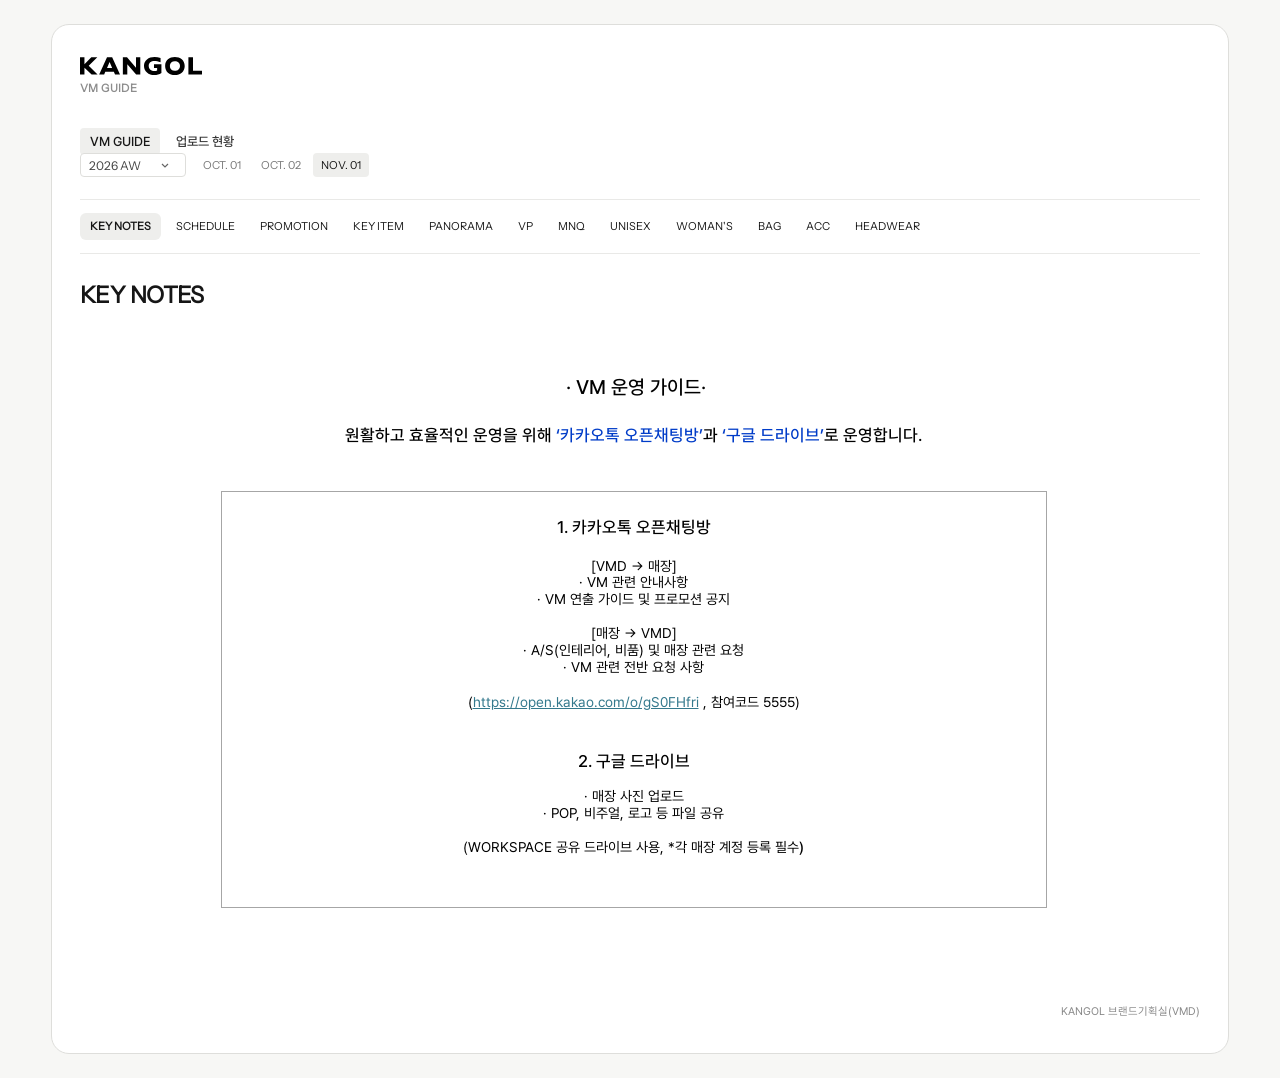
==== commit 7aef07aa: "Connect upload status to Apps Script" ====
--- a/index.html
+++ b/index.html
@@ -6,12 +6,14 @@
  <link rel="icon" href="./assets/kangol-logo.svg" type="image/svg+xml"><link rel="stylesheet" href="./styles.css"><link rel="stylesheet" href="./revision-2.css"><link rel="stylesheet" href="./revision-final.css"><link rel="stylesheet" href="./revision-additional.css"><link rel="stylesheet" href="./revision-header-calendar-pop.css">
  <script src="./data/config.js" defer></script><script src="./data/catalog.js" defer></script><script src="./assets/editions/2026-11-1/editor-boot.js" defer></script>
  <link rel="stylesheet" href="./assets/editions/2026-11-1/edition.css">
+ <link rel="stylesheet" href="./upload-status/guide-nav.css">
 </head>
 <body>
  <a class="skip-link" href="#guide">가이드 본문으로 이동</a>
  <div class="site-shell">
   <header class="site-header" id="site-header">
    <div class="brand-row"><div class="brand-area"><a class="brand" href="?category=key-notes" aria-label="KANGOL VM GUIDE 처음으로"><img src="./assets/kangol-logo.svg" width="130" height="22" alt="KANGOL"><span>VM GUIDE</span></a></div></div>
+   <!-- VM STATUS NAV START --><nav class="vm-status-nav" aria-label="KANGOL 서비스"><a href="./" aria-current="page">VM GUIDE</a><a id="vm-upload-status" href="./upload-status/">업로드 현황</a></nav><!-- VM STATUS NAV END -->
    <div class="header-selections"><label class="season-control"><span class="visually-hidden">시즌 선택</span><select id="season-select" aria-label="시즌 선택"></select></label><nav id="edition-tabs" class="edition-tabs" aria-label="차수 선택"></nav></div>
    <nav class="category-nav" aria-label="가이드 카테고리"><div id="category-links" class="category-links"></div></nav>
   </header>
--- a/styles.css
+++ b/styles.css
@@ -17,3 +17,6 @@
 @media(max-width:900px){.vp-collection{gap:28px 20px}.mnq-layout{gap:20px}.calendar td{height:92px;padding:10px 7px}.calendar-event{font-size:11px}.key-item-groups{gap:14px}}
 @media(max-width:760px){.mnq-layout{grid-template-columns:1fr;gap:28px}.mnq-products{gap:25px}.mnq-outfits{max-width:560px;margin:auto;width:100%}.mnq-product-group .product-scene{max-width:650px;margin:auto}.scene-node .product-code{font-size:12px}.vp-collection{grid-template-columns:1fr;gap:30px}.vp-collection .product-scene{max-width:660px;margin:auto}.table-heading{margin-top:3px}.promotion-layout{grid-template-columns:1fr;gap:20px}.promotion-layout .photo-card{max-width:480px;margin:0 auto;width:100%}.promotion-name{font-size:26px}.promotion-benefit{font-size:24px}.key-item-groups{grid-template-columns:1fr;gap:35px}.key-item-group{padding-bottom:26px;border-bottom:1px solid #eee}.key-item-group .photo-card{max-width:540px;margin-left:auto;margin-right:auto}.key-item-group .subsection-title{text-align:left}}
 @media(max-width:600px){.guide-tools{padding-top:22px;flex-wrap:nowrap}.guide-tools h1{font-size:20px}.content-block{padding:24px 0 28px}.calendar-heading{align-items:flex-start;gap:10px;margin-bottom:14px}.month-title{font-size:21px}.calendar-legend{font-size:10px;gap:8px;flex-direction:column}.calendar th{padding:9px 2px;font-size:11px}.calendar td{height:86px;padding:8px 3px}.calendar-day{font-size:13px;margin-bottom:5px}.calendar-event{font-size:9px;line-height:1.5;overflow-wrap:anywhere;word-break:normal}.calendar-holiday{font-size:9px}.schedule-notes{font-size:13px;margin-top:23px}.promotion-details{grid-template-columns:82px 1fr;font-size:13px}.photo-comments{gap:7px;margin-top:10px}.comment-row{padding:7px 3px}.comment-content p{font-size:13px}.product-code{font-size:12px}.scene-code{font-size:10px}.scene-node .product-code{font-size:10px}.mnq-outfits .photo-button{max-height:none}.subsection-title{font-size:16px;margin-bottom:16px}.key-item-comment{font-size:13px}.key-notes-empty{min-height:220px}}
+
+/* Keep the guide frame fixed when category height changes. */
+@media screen{html{scrollbar-gutter:stable both-edges}#guide,#guide>:is(.content-block,.category-content,.vp-layout-root,.vp-collection){box-sizing:border-box;width:100%;min-width:0;margin-inline:auto}}
--- a/upload-status/guide-nav.css
+++ b/upload-status/guide-nav.css
@@ -0,0 +1,3 @@
+.vm-status-nav{display:flex;flex-wrap:wrap;gap:6px;margin-bottom:10px}
+.vm-status-nav a{color:#333;text-decoration:none;font-size:13px;font-weight:600;padding:6px 10px;border-radius:4px}
+.vm-status-nav a:hover,.vm-status-nav a[aria-current=page]{background:#efefed;color:#171717}
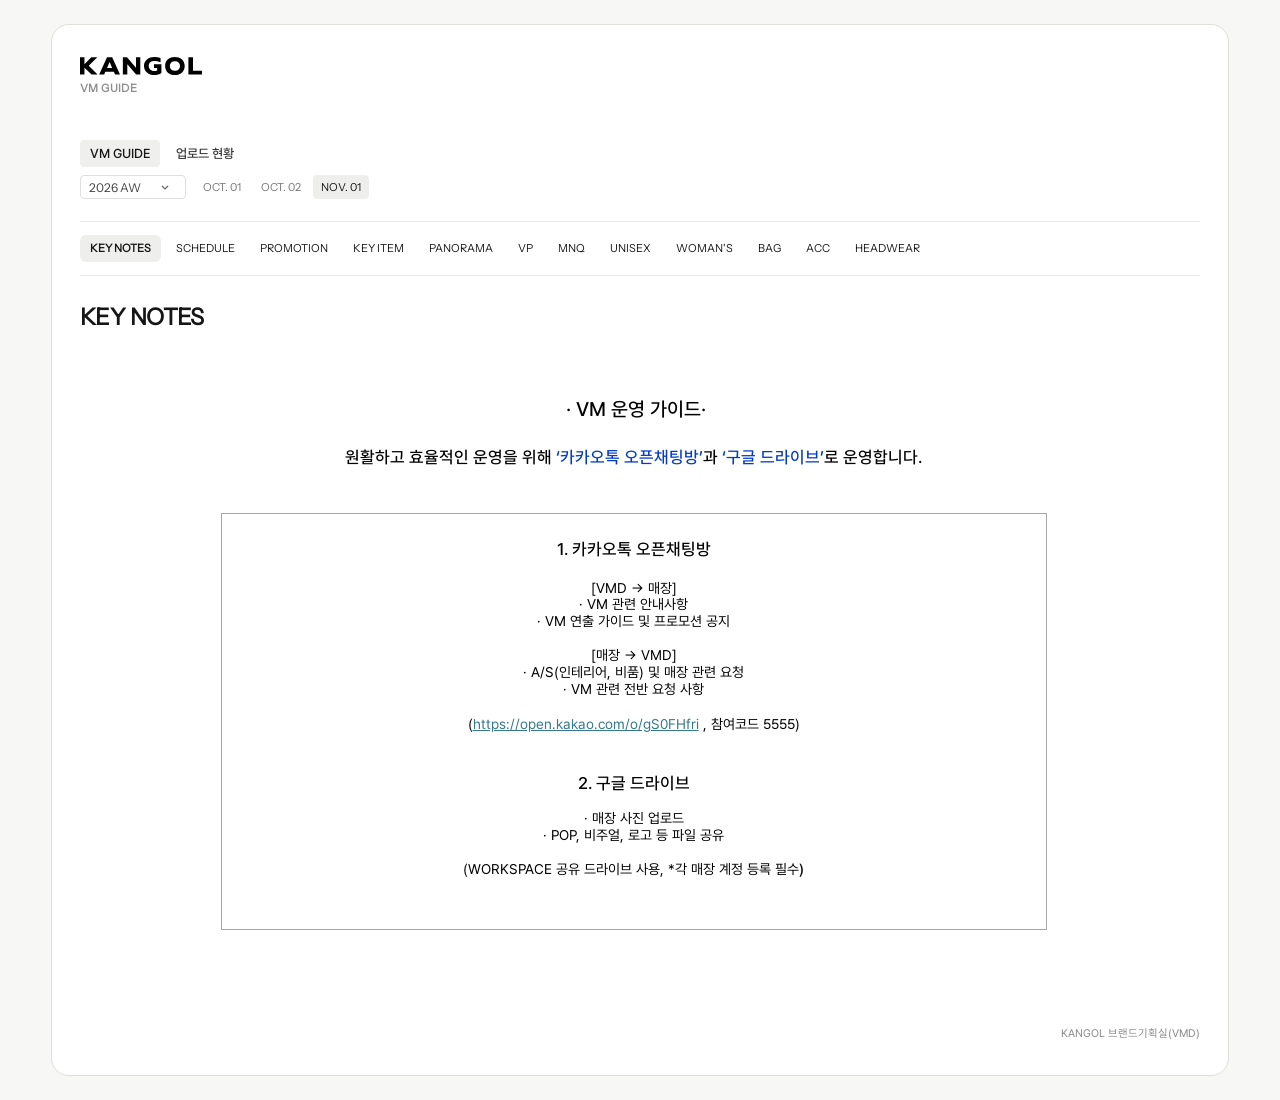
==== commit 8d5e181c: "Correct guide share metadata and upload status heading" ====
--- a/index.html
+++ b/index.html
@@ -2,7 +2,10 @@
 <html lang="ko">
 <head>
  <meta charset="utf-8"><meta name="viewport" content="width=device-width, initial-scale=1"><meta name="color-scheme" content="light">
- <meta name="description" content="KANGOL 2026 AW VM GUIDE · 10월 1차"><title>KANGOL — VM GUIDE · 10월 1차</title>
+ <meta name="description" content="KANGOL VM GUIDE · 매장 연출 가이드">
+ <title>KANGOL — VM GUIDE</title>
+ <meta property="og:title" content="KANGOL — VM GUIDE">
+ <meta property="og:description" content="KANGOL VM GUIDE · 매장 연출 가이드">
  <link rel="icon" href="./assets/kangol-logo.svg" type="image/svg+xml"><link rel="stylesheet" href="./styles.css"><link rel="stylesheet" href="./revision-2.css"><link rel="stylesheet" href="./revision-final.css"><link rel="stylesheet" href="./revision-additional.css"><link rel="stylesheet" href="./revision-header-calendar-pop.css">
  <script src="./data/config.js" defer></script><script src="./data/catalog.js" defer></script><script src="./assets/editions/2026-11-1/editor-boot.js" defer></script>
  <link rel="stylesheet" href="./assets/editions/2026-11-1/edition.css">
--- a/upload-status/guide-nav.css
+++ b/upload-status/guide-nav.css
@@ -1,3 +1,6 @@
-.vm-status-nav{display:flex;flex-wrap:wrap;gap:6px;margin-bottom:10px}
+.site-header > .vm-status-nav{display:flex;flex-wrap:wrap;gap:6px;margin:0;padding:12px 0 20px}
 .vm-status-nav a{color:#333;text-decoration:none;font-size:13px;font-weight:600;padding:6px 10px;border-radius:4px}
 .vm-status-nav a:hover,.vm-status-nav a[aria-current=page]{background:#efefed;color:#171717}
+@media(max-width:600px){
+  .site-header > .vm-status-nav{padding:10px 0 16px}
+}
